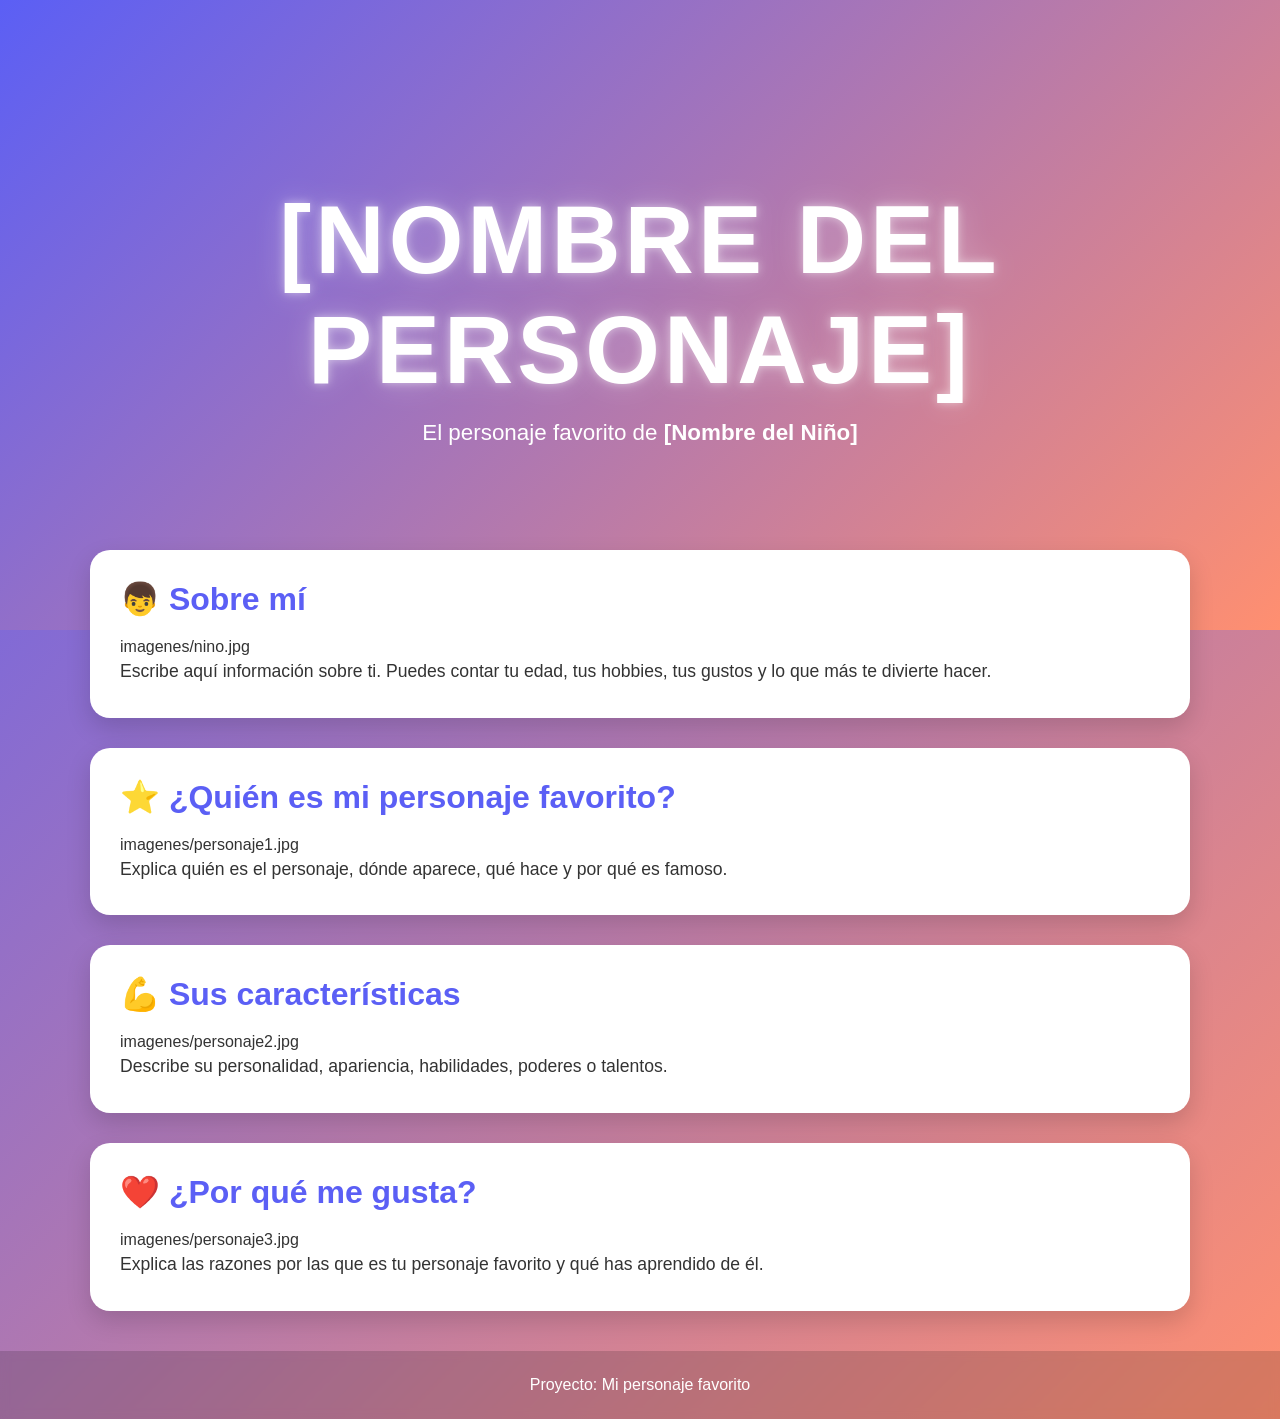
==== docs/personajeFavorito/index.html @ aa6c51cb "Automated update" ====
<!DOCTYPE html>
<html lang="es">

<head>
    <meta charset="UTF-8">
    <meta name="viewport" content="width=device-width, initial-scale=1.0">
    <title>[Nombre del Personaje]</title>
    <link rel="stylesheet" href="style.css">
</head>

<body>

    <header class="hero">
        <div class="hero-content">
            <h1>[NOMBRE DEL PERSONAJE]</h1>
            <p>El personaje favorito de <strong>[Nombre del Niño]</strong></p>
        </div>
    </header>

    <main>

        <section class="card">
            <h2>👦 Sobre mí</h2>
            imagenes/nino.jpg

            <p>
                Escribe aquí información sobre ti.
                Puedes contar tu edad, tus hobbies,
                tus gustos y lo que más te divierte hacer.
            </p>
        </section>

        <section class="card">
            <h2>⭐ ¿Quién es mi personaje favorito?</h2>
            imagenes/personaje1.jpg

            <p>
                Explica quién es el personaje, dónde aparece,
                qué hace y por qué es famoso.
            </p>
        </section>

        <section class="card">
            <h2>💪 Sus características</h2>
            imagenes/personaje2.jpg

            <p>
                Describe su personalidad, apariencia,
                habilidades, poderes o talentos.
            </p>
        </section>

        <section class="card">
            <h2>❤️ ¿Por qué me gusta?</h2>
            imagenes/personaje3.jpg

            <p>
                Explica las razones por las que es tu personaje favorito
                y qué has aprendido de él.
            </p>
        </section>

    </main>

    <footer>
        <p>Proyecto: Mi personaje favorito</p>
    </footer>

</body>

</html>
---- docs/personajeFavorito/style.css ----
/*======================================
  PALETA DE COLORES
======================================*/
:root {
    --color-primario: #5b5ff5;
    --color-secundario: #ff8f70;
}

/*======================================
  CONFIGURACIÓN GENERAL
======================================*/
* {
    margin: 0;
    padding: 0;
    box-sizing: border-box;
}

body {
    font-family: "Segoe UI", Arial, sans-serif;

    background: linear-gradient(
        135deg,
        var(--color-primario),
        var(--color-secundario)
    );

    min-height: 100vh;
    color: #333;
}

/*======================================
  HERO
======================================*/
.hero {
    height: 70vh;

    display: flex;
    justify-content: center;
    align-items: center;

    text-align: center;

    background: linear-gradient(
        135deg,
        var(--color-primario),
        var(--color-secundario)
    );

    color: white;
}

.hero-content {
    animation: aparecer 1.5s ease;
}

.hero h1 {
    font-size: clamp(3rem, 8vw, 6rem);
    letter-spacing: 4px;
    text-transform: uppercase;

    text-shadow:
        0 0 10px rgba(255,255,255,.5),
        0 0 30px rgba(255,255,255,.3);

    animation: flotar 3s ease-in-out infinite;
}

.hero p {
    font-size: 1.4rem;
    margin-top: 15px;
}

/*======================================
  CONTENEDOR
======================================*/
main {
    width: 90%;
    max-width: 1100px;

    margin: -80px auto 40px;
}

/*======================================
  TARJETAS
======================================*/
.card {
    background: white;

    margin-bottom: 30px;
    padding: 30px;

    border-radius: 20px;

    box-shadow: 0 10px 25px rgba(0,0,0,.15);

    transition: .3s;
}

.card:hover {
    transform: translateY(-8px);
}

.card h2 {
    color: var(--color-primario);
    margin-bottom: 20px;
    font-size: 2rem;
}

.card img {
    width: 100%;
    max-width: 450px;

    display: block;
    margin: 20px auto;

    border-radius: 15px;

    transition: .4s;
}

.card img:hover {
    transform: scale(1.05);
}

.card p {
    font-size: 1.1rem;
    line-height: 1.8;
}

/*======================================
  FOOTER
======================================*/
footer {
    text-align: center;

    padding: 25px;

    color: white;

    background: rgba(0,0,0,.15);

    backdrop-filter: blur(5px);
}

/*======================================
  ANIMACIONES
======================================*/
@keyframes aparecer {
    from {
        opacity: 0;
        transform: translateY(40px);
    }

    to {
        opacity: 1;
        transform: translateY(0);
    }
}

@keyframes flotar {
    0% {
        transform: translateY(0);
    }

    50% {
        transform: translateY(-10px);
    }

    100% {
        transform: translateY(0);
    }
}

/*======================================
  RESPONSIVE
======================================*/
@media (max-width: 768px) {

    .hero {
        height: 55vh;
    }

    .hero p {
        font-size: 1rem;
    }

    .card {
        padding: 20px;
    }

    .card h2 {
        font-size: 1.5rem;
    }
}
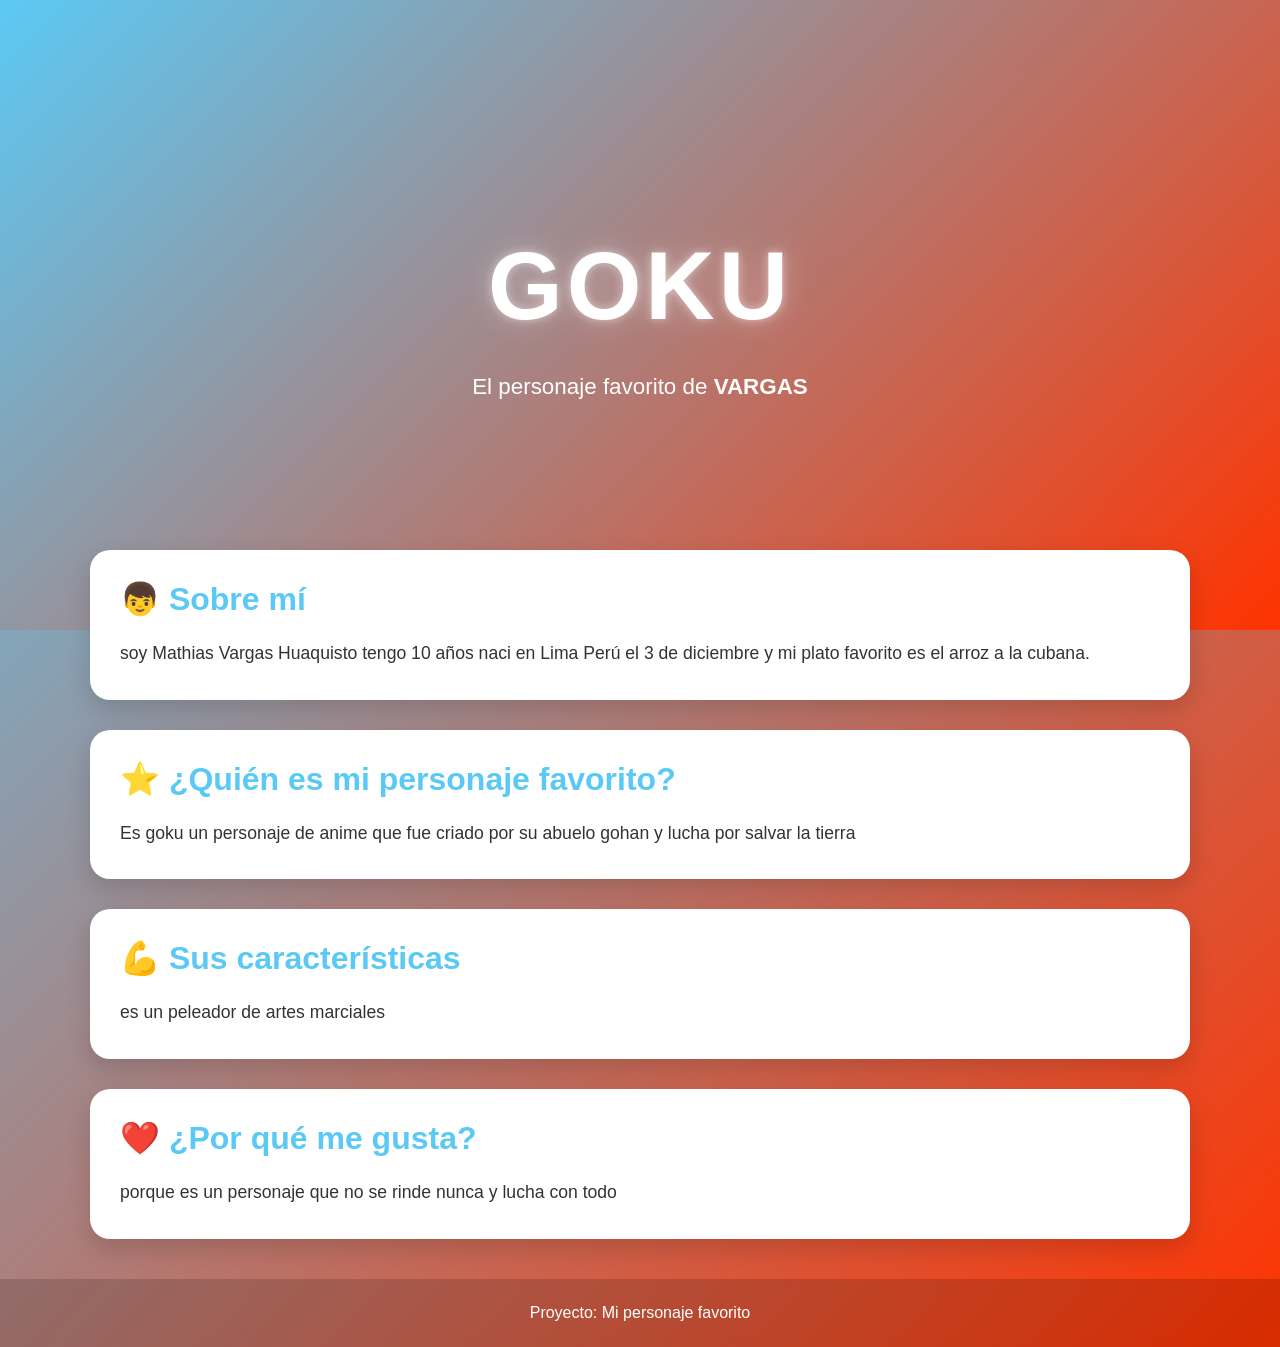
==== commit 6d526b5a: "goku" ====
--- a/docs/personajeFavorito/index.html
+++ b/docs/personajeFavorito/index.html
@@ -4,7 +4,7 @@
 <head>
     <meta charset="UTF-8">
     <meta name="viewport" content="width=device-width, initial-scale=1.0">
-    <title>[Nombre del Personaje]</title>
+    <title>Goku</title>
     <link rel="stylesheet" href="style.css">
 </head>
 
@@ -12,8 +12,9 @@
 
     <header class="hero">
         <div class="hero-content">
-            <h1>[NOMBRE DEL PERSONAJE]</h1>
-            <p>El personaje favorito de <strong>[Nombre del Niño]</strong></p>
+            <h1>Goku</h1>
+            <img style="width: 200px;" src="https://imgs.search.brave.com/DsTuE6_IX0yLhrX-OaOztJ4eWG5Mp_r_WRadwYHghmE/rs:fit:860:0:0:0/g:ce/aHR0cHM6Ly93YWxs/cGFwZXJzLmNvbS9p/bWFnZXMvdGh1bWJu/YWlsL2dva3UtYmxh/Y2stYXJ0LWNvdmVy/LWJsZ2E5Njd5YTZk/Y3I1cmsuanBn" alt="">
+            <p>El personaje favorito de <strong>VARGAS</strong></p>
         </div>
     </header>
 
@@ -21,42 +22,44 @@
 
         <section class="card">
             <h2>👦 Sobre mí</h2>
-            imagenes/nino.jpg
+            
 
             <p>
-                Escribe aquí información sobre ti.
-                Puedes contar tu edad, tus hobbies,
-                tus gustos y lo que más te divierte hacer.
+                soy Mathias Vargas Huaquisto tengo 10 años naci en Lima Perú el 3 de diciembre
+                y mi plato favorito es el arroz a la cubana.
+                
+          
             </p>
         </section>
 
         <section class="card">
             <h2>⭐ ¿Quién es mi personaje favorito?</h2>
-            imagenes/personaje1.jpg
+            
 
             <p>
-                Explica quién es el personaje, dónde aparece,
-                qué hace y por qué es famoso.
+              Es goku un personaje de anime que fue criado por su abuelo gohan
+              y lucha por salvar la tierra
+                
             </p>
         </section>
 
         <section class="card">
             <h2>💪 Sus características</h2>
-            imagenes/personaje2.jpg
+            
 
             <p>
-                Describe su personalidad, apariencia,
-                habilidades, poderes o talentos.
+                es un peleador de artes marciales
+                
             </p>
         </section>
 
         <section class="card">
             <h2>❤️ ¿Por qué me gusta?</h2>
-            imagenes/personaje3.jpg
+            
 
             <p>
-                Explica las razones por las que es tu personaje favorito
-                y qué has aprendido de él.
+                porque es un personaje que no se rinde nunca
+                y lucha con todo
             </p>
         </section>
 
--- a/docs/personajeFavorito/style.css
+++ b/docs/personajeFavorito/style.css
@@ -2,8 +2,8 @@
   PALETA DE COLORES
 ======================================*/
 :root {
-    --color-primario: #5b5ff5;
-    --color-secundario: #ff8f70;
+    --color-primario: #5bc9f5;
+    --color-secundario: #ff3300;
 }
 
 /*======================================
